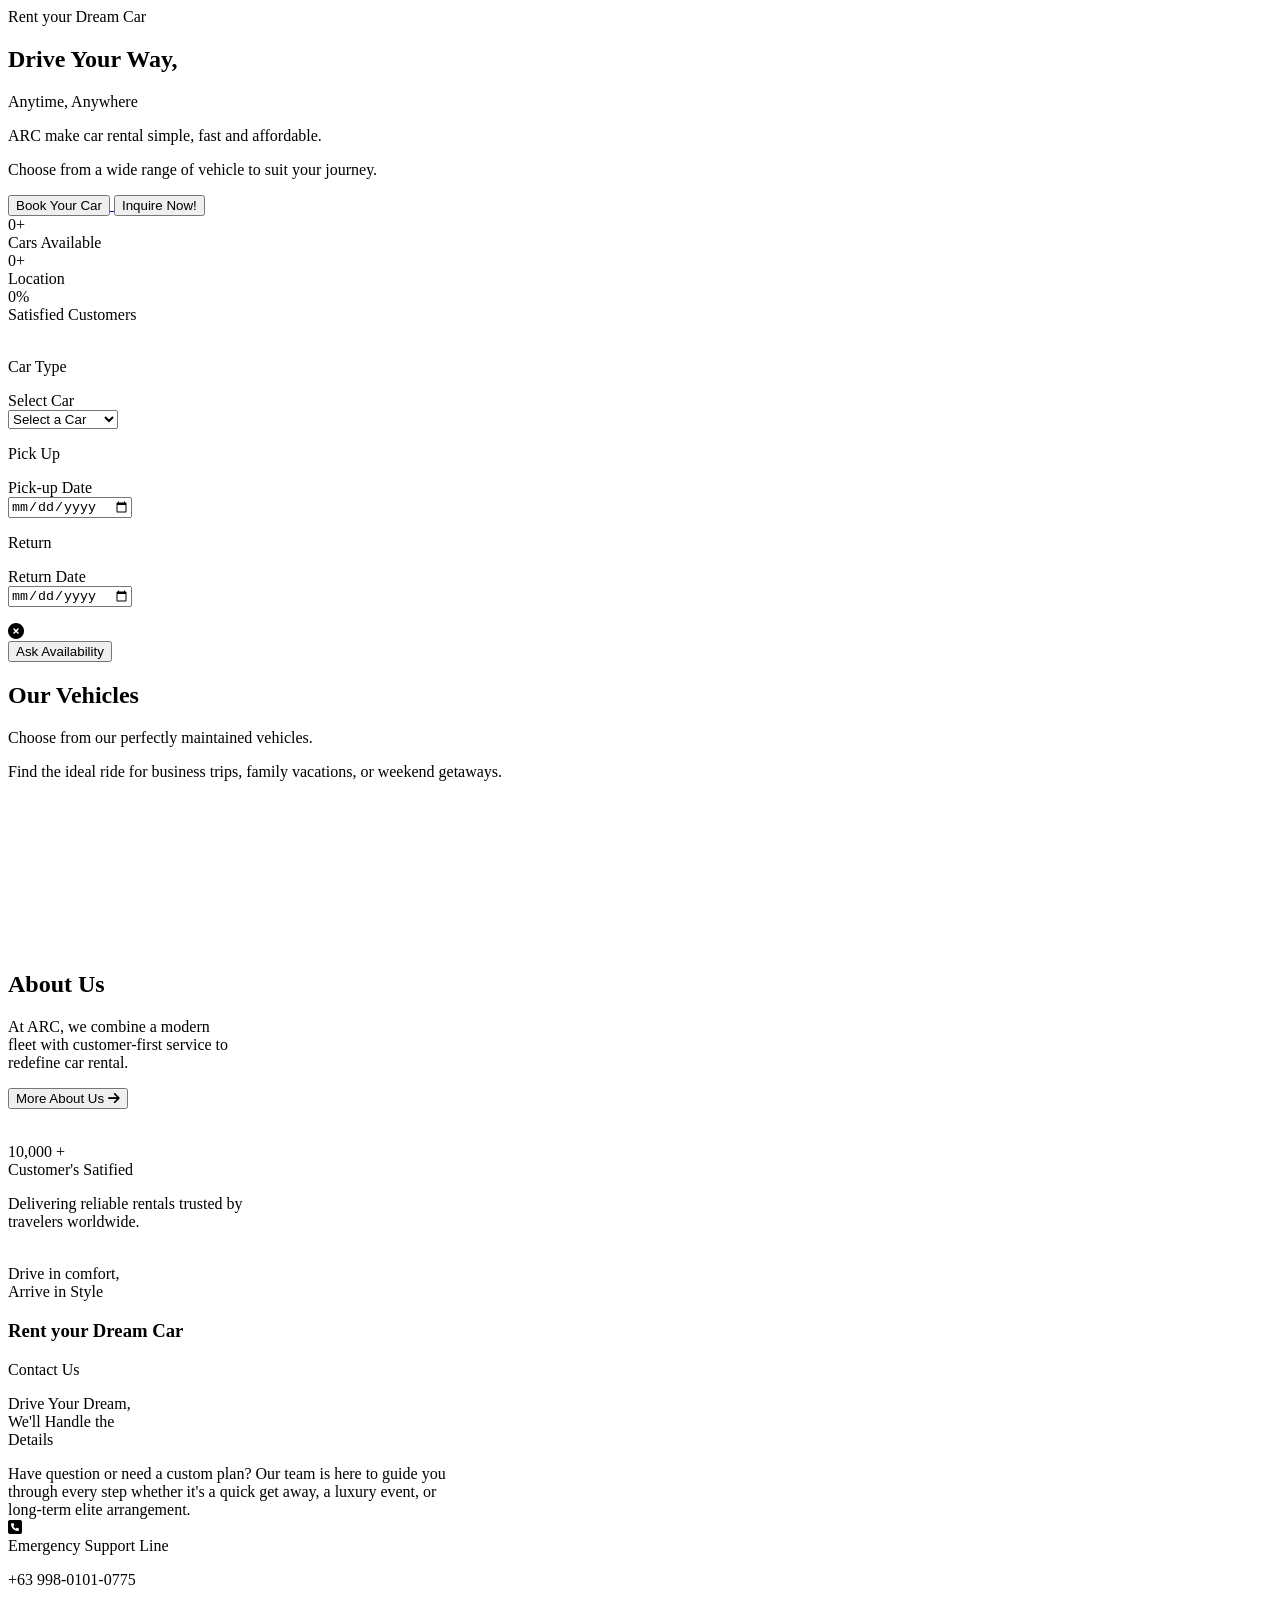
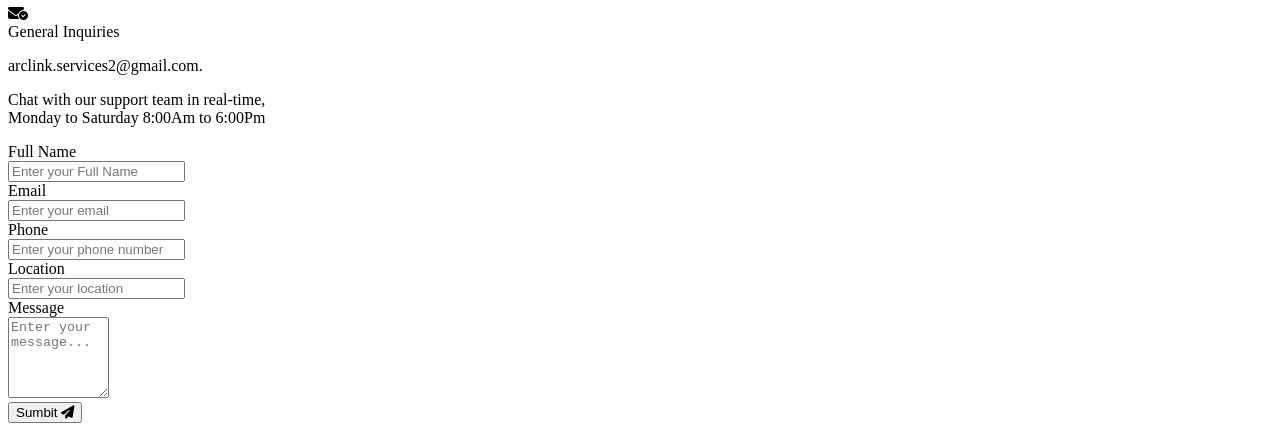
==== index.html @ da22dfcc "Add files via upload" ====
<!DOCTYPE html>
<html lang="en">
<head>
    <meta charset="UTF-8">
    <meta name="viewport" content="width=device-width, initial-scale=1.0">
    <title>Rent A Car</title>
    <link rel="stylesheet" href="css/style.css">
    <link rel="stylesheet" href="css/availablecar.css">
    <link rel="stylesheet" href="css/media.css">
    
    
    <link rel="stylesheet" href="https://cdnjs.cloudflare.com/ajax/libs/font-awesome/6.4.2/css/all.min.css">
    <link href="https://fonts.googleapis.com/css2?family=Montserrat:ital,wght@0,100..900;1,100..900&family=Roboto:ital,wght@0,100..900;1,100..900&display=swap" rel="stylesheet">
</head>
    <!-- Navbar Section -->
    <div class="navbar"></div>

    <!-- Hero Section -->
    <section>
            <div class="hero-container">
                <div class="content">
                    <div class="title">
                        <span class="rent-dreamcar">Rent your Dream Car</span>
                        <h1>Drive Your Way,</h1>
                        <p>Anytime, Anywhere</p>
                        <p class="page-content">ARC make car rental simple, fast and affordable.</p>
                        <p class="page-content">Choose from a wide range of vehicle to suit your journey.</p>

                        <div class="btn-container">
                            <a href="carlist.html">
                                <button class="bookbtn">Book Your Car</button>
                            </a>
                            <a href="#contact">
                                <button class="carlistbtn">Inquire Now!</button>
                            </a>
                        </div>

                        <div class="cars-availability-container">
                            <div class="cars">
                                <span class="cars-number" data-target="400">0</span>+<br>
                                <span>Cars Available</span>
                            </div>
                            <div class="cars">
                                <span class="cars-number" data-target="50">0</span>+<br>
                                <span>Location</span>
                            </div>
                            <div class="cars">
                                <span class="cars-number" data-target="98">0</span>%<br>
                                <span>Satisfied Customers</span>
                            </div>
                        </div>

                    </div>
                    <img src="image/hero-background.png" alt="" class="hero-image">
                    
                </div>
                
            </div>
    </section>

<!-- Rent Information Details  -->
    <section>
        <div class="clientrent-details">
            
                <div class="rent-content">
                
                        <div class="rent-info">
                            <p class="rent-title">Car Type</p>
                            <span>Select Car</span><br>
                            <select name="" id="select" class="select">
                                <option value="">Select a Car</option>
                                <option value="Luxury">Luxury Cars</option>
                                <option value="SUV">SUVs</option>
                                <option value="Economy">Economy Cars</option>
                                <option value="Electric">Electric Cars</option>
                                <option value="Van">Vans & MPVs</option>
                            </select>
                        </div>

                        <div class="rent-info">
                            <P class="rent-title">Pick Up</P>
                            <label>Pick-up Date</label><br>
                            <input type="date" name="pickup-date">
                        </div>

                        <div class="rent-info">
                            <p class="rent-title">Return</p>
                            <label>Return Date</label><br>
                            <input type="date" name="return-date">
                        </div>


                        <div class="popup-message-container">
                            <p class="popup-headtitle"></p>

                            <div>
                                <div class="popup-message">
                                    <!-- Load Image Here -->
                                </div>
                                <i class="fa-solid fa-circle-xmark xmark-icon"></i>
                            </div>
                            
                        </div>

                            
                        
                        <div class="askBtn">
                            <button class="btn availabilityBtn">Ask Availability</button>
                        </div>
                </div>
            
        </div>

    </section>

    <!-- Car Categories Section -->
    <section id="car">
        <div class="cartegory-container">
            <div class="category-title">
                <h2>Our Vehicles</h2>
                <p class="right-car">Choose from our perfectly maintained vehicles.  </p>
                <p>Find the ideal ride for business trips, family vacations, or weekend getaways.</p>
            </div>

            <div class="car-category">
                    <!-- Load Image Here  -->
            </div>
        </div>
    </section>

<!-- About Section -->
    <section id="about">
        <div class="about-container">
            <div class="about-content">
                <video class="about-video" autoplay muted loop playsinline>
                    <source src="image/car/car.mp4" type="video/mp4" class="video-play">
                </video>

                <div class="aboutarc-container">
                    <h2 class="aboutarc">About Us</h2>
                    <p>
                        At ARC, we combine a modern<br> 
                        fleet with customer-first service to<br>
                        redefine car rental.
                    </p>
                    <button class="aboutBtn" onclick="aboutUs()">More About Us
                        <i class="fa-solid fa-arrow-right"></i>
                    </button>

                    <div class="profile-container">

                        <div class="profile-grid">
                            <div class="profile-content">
                                <div class="profile-img">
                                    <div class="flex-image">
                                        <img src="image/profile1.jpg" alt="" class="profile">
                                        <img src="image/profile2.jpg" alt="" class="profile">
                                        <img src="image/profile3.jpg" alt="" class="profile">
                                        <img src="image/profile4.jpg" alt="" class="profile">
                                    </div>
                                    
                                    <p>
                                        <span class="rated">10,000 +</span><br>
                                            Customer's Satified
                                    </p>
                                </div>

                                <div>
                                    <div class="hline"></div>
                                    <span>
                                        Delivering reliable rentals trusted by<br>
                                        travelers worldwide.
                                    </span>
                                </div>
                            </div>
                                
                            
                            <div class="drive-img">
                                <img src="image/car/luxurycar.png" alt="">
                                <p>
                                    Drive in comfort,<br>
                                    Arrive in Style
                                </p>
                            </div>
                        </div>

                        

                    </div>

                </div>
            </div>
        </div>
    </section>


    <!-- Contact Us Section -->
    <section id="contact">
        <div class="contact-container">
            <h3>Rent your Dream Car</h3>
            <p>Contact Us</p>
        </div>

        <!-- Grid portion -->
        <div class="contact-content">
                <div class="contact-title">
                    <p>
                        <span>Drive Your Dream,</span><br>
                        We'll Handle the<br>
                        Details
                    </p>

                    <div class="contact-text">
                        Have question or need a custom plan? Our team is here to guide you<br>
                        through every step whether it's a quick get away, a luxury event, or<br> 
                        long-term elite arrangement.
                    </div>

                    <div class="sub-text">
                        <i class="fa-solid fa-square-phone icon"></i>

                        <div class="text-content">
                            <span class="emergency">Emergency Support Line</span>
                            <p>+63 998-0101-0775</p>
                        </div>
                    </div>

                    <div class="sub-text">
                        <i class="fa-solid fa-envelope-circle-check icon"></i>

                        <div class="text-content">
                            <span class="emergency">General Inquiries</span>
                            <p>arclink.services2@gmail.com.</p>
                        </div>
                    </div>

                        <p class="chat-support">Chat with our support team in real-time,<br> Monday to Saturday 8:00Am to 6:00Pm</p>
                    
                </div>

             <!-- Form Input Section -->
                <div class="form-container">                
                        <form action="">
                            <div class="field-input">
                                <label for="">Full Name</label><br>
                                <input type="text" name="name" class="name" placeholder="Enter your Full Name">
                            </div>

                            <div class="field-cont">
                                <div class="field-input">
                                    <label for="">Email</label><br>
                                    <input type="text" name="email" class="email" placeholder="Enter your email">
                                </div>

                                <div class="field-input">
                                    <label for="">Phone</label><br>
                                    <input type="text" name="phone" placeholder="Enter your phone number">
                                </div>
                            </div>

                            <div class="field-input">
                                <label for="">Location</label><br>
                                <input type="text" name="location" placeholder="Enter your location">
                            </div>

                            <div class="field-input">
                                <label for="">Message</label><br>
                                <textarea type="text" name="message" rows="5" cols="10" placeholder="Enter your message..."></textarea>
                            </div>

                            <button type="submit" class="formBtn">
                                Sumbit <i class="fa-solid fa-paper-plane paper-plane"></i>
                            </button>
                        </form>
                </div>

            
        </div>

    </section>

<!-- Footer Section -->
    <div class="footer"></div>

    <script src="js/navbar.js"></script>
    <script src="js/script.js"></script>
    <script src="js/like.js"></script>
    
    

    
</body>
</html>
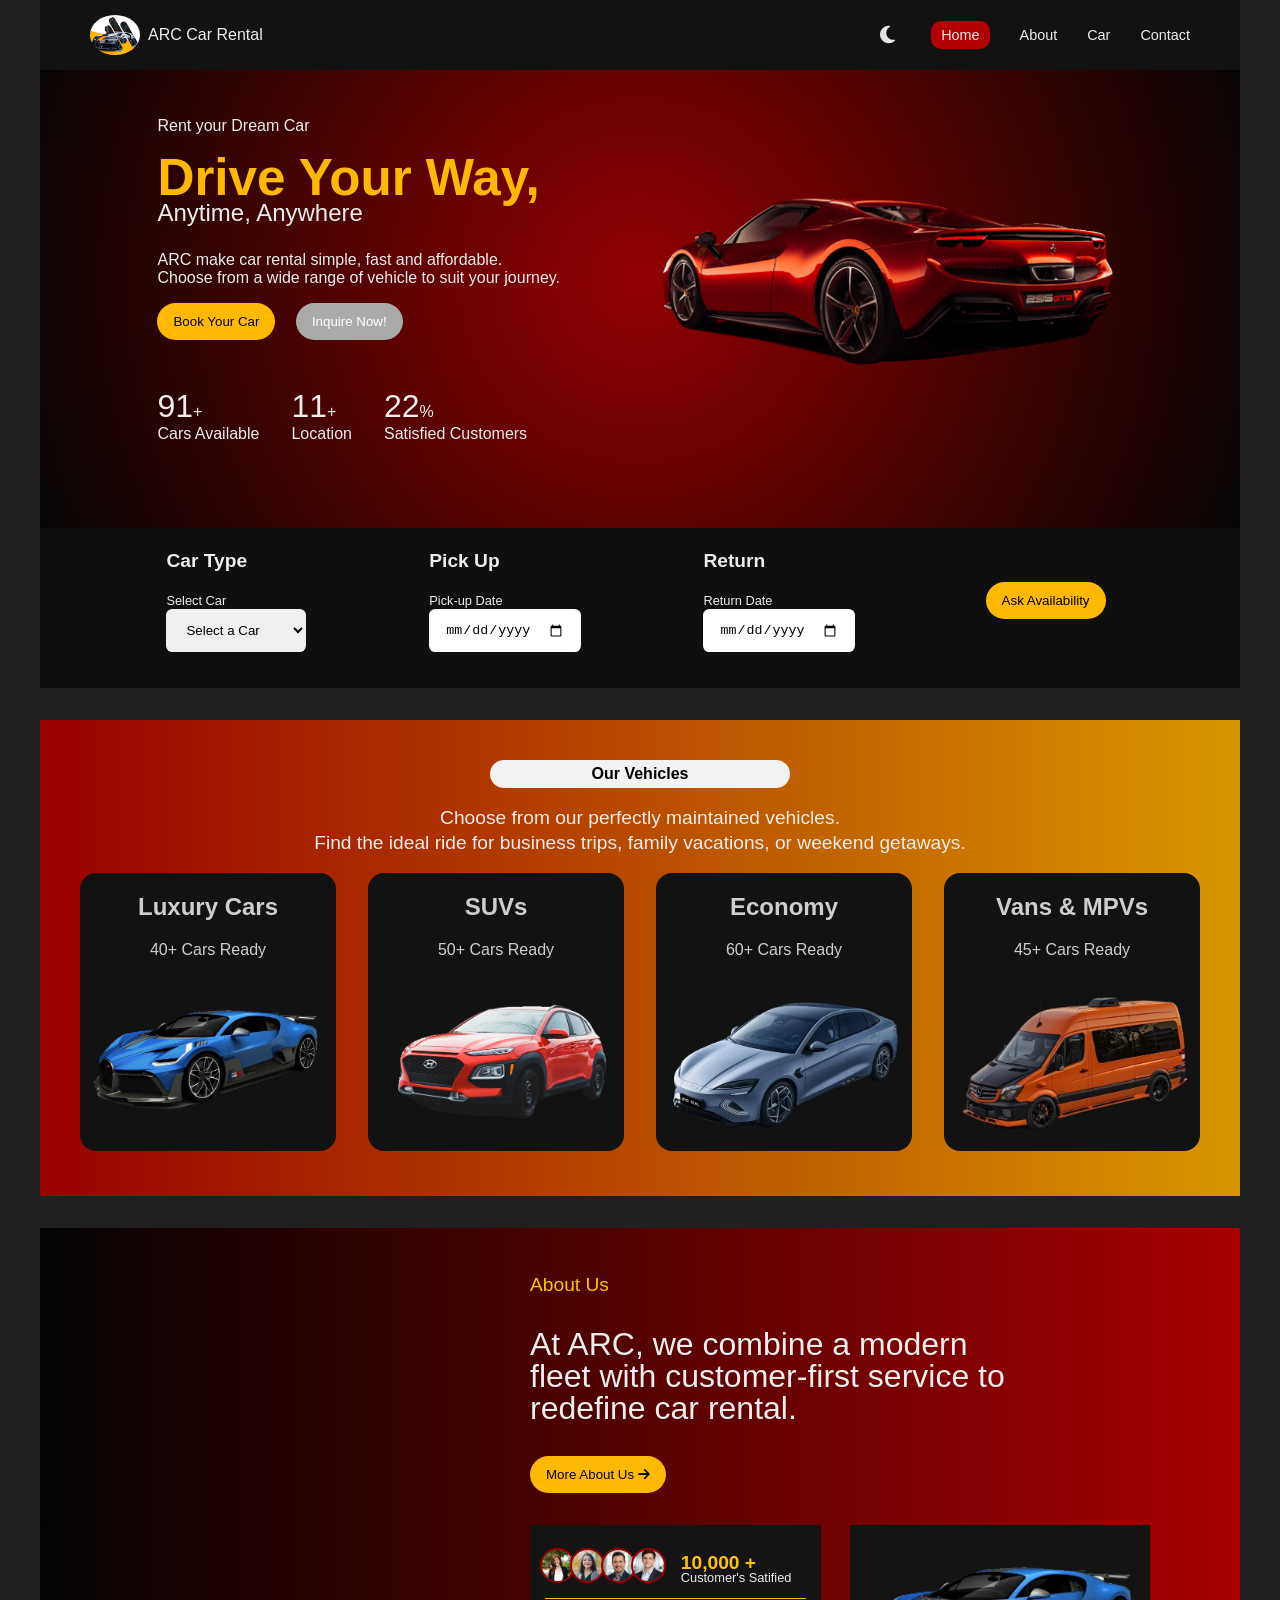
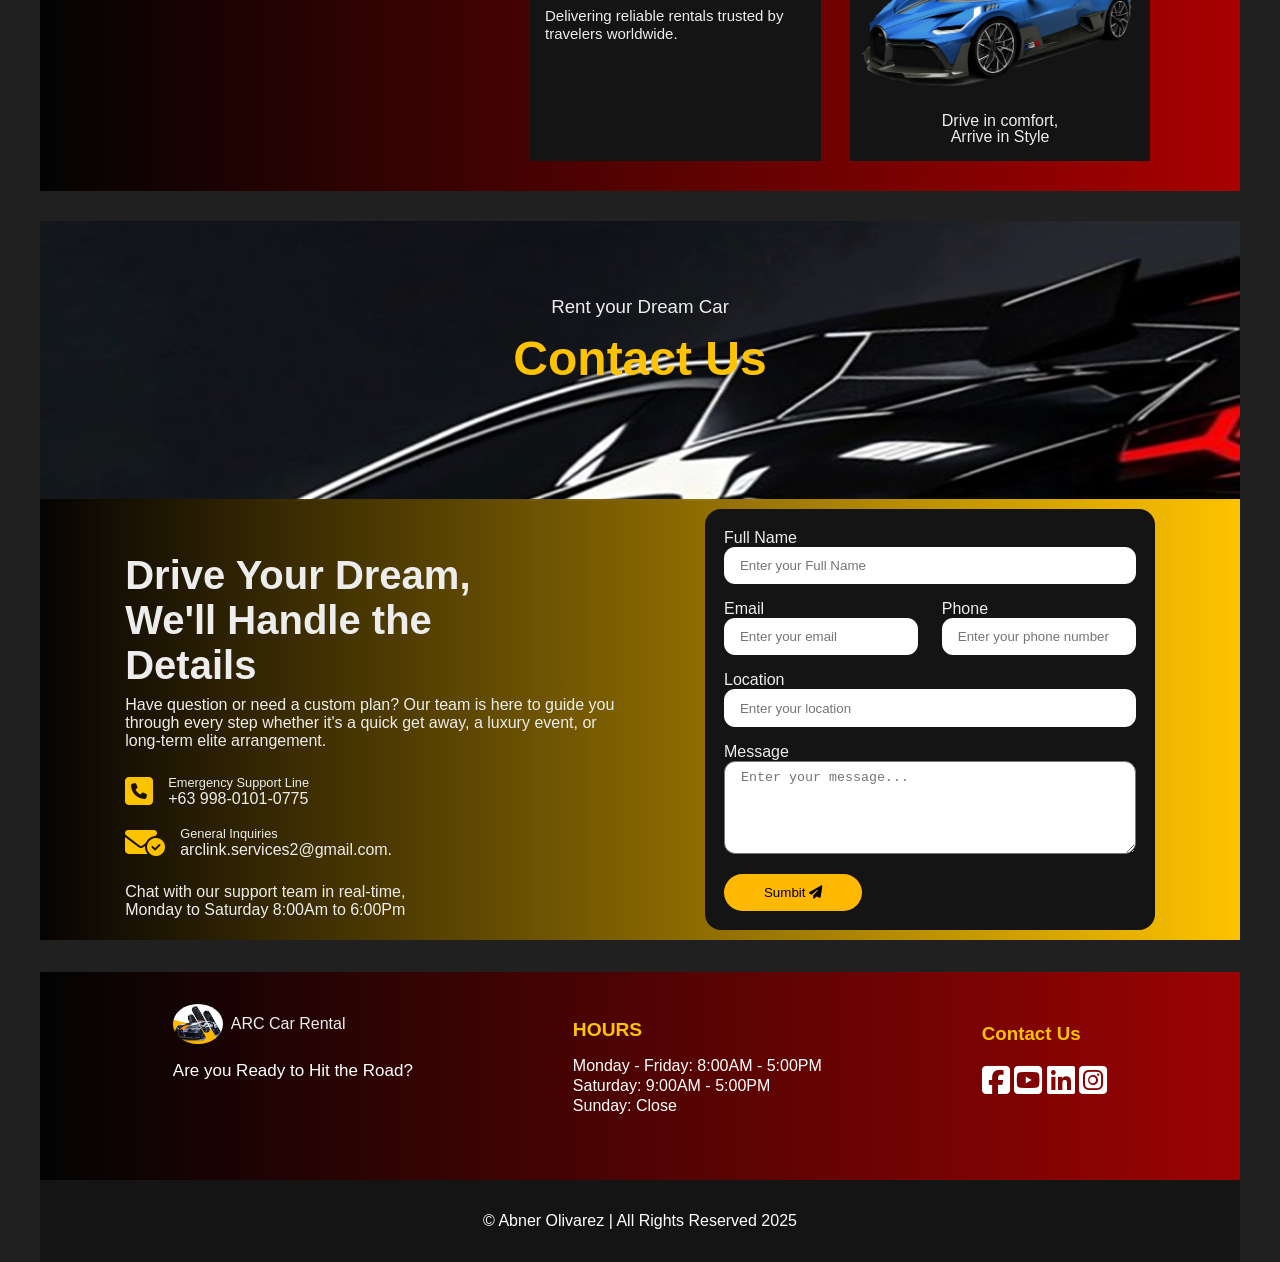
==== commit 23ff8452: "Update index.html" ====
--- a/index.html
+++ b/index.html
@@ -7,7 +7,8 @@
     <link rel="stylesheet" href="css/style.css">
     <link rel="stylesheet" href="css/availablecar.css">
     <link rel="stylesheet" href="css/media.css">
-    
+    <!-- Your Website Favicon Icon -->
+    <link rel="icon" type="image/png" href="images/favcon.png">
     
     <link rel="stylesheet" href="https://cdnjs.cloudflare.com/ajax/libs/font-awesome/6.4.2/css/all.min.css">
     <link href="https://fonts.googleapis.com/css2?family=Montserrat:ital,wght@0,100..900;1,100..900&family=Roboto:ital,wght@0,100..900;1,100..900&display=swap" rel="stylesheet">
@@ -290,4 +291,4 @@
 
     
 </body>
-</html>+</html>
--- a/css/style.css
+++ b/css/style.css
@@ -0,0 +1,830 @@
+*{
+  box-sizing: border-box;
+}
+html {
+  scroll-behavior: smooth;
+}
+img{
+    max-width: 100%;
+    height: auto;
+}
+
+/* =======Dark Mode Default Setting====== */
+body {
+  margin: 0;
+  font-family: Roboto, sans-serif;
+  background-color: #000000df;
+  font-optical-sizing: auto;
+}
+
+
+/* ====Light Mode Section==== */
+body.light-mode{
+    background: #fff;
+    color: #222;
+
+    .car-card{
+        background: #fff;
+        color: #222;
+    }
+
+    .navbar-container{
+        background: #e7e7e7;
+
+        .navbar-links li a{
+            color: #000;
+        }
+        .company-name{
+            color: #000;
+        }
+    }
+
+    .dark-mode{
+        color: #000;
+    }
+
+    .footer_copy{
+        background-color: #e7e7e7;
+        color: #000;
+    }
+    .burger-Menubtn{
+        background-color: #000;
+    }
+
+    .clientrent-details{
+        background-color: #e7e7e7;
+    }
+    .rent-info{color:#000000;}
+
+    .carImage-container{
+        background-color: #e2e2e2;
+
+        h1,p{color:#000}
+    }
+
+    /* have an issue in this part can't change the background in light mode  */
+    .profile-grid{
+        .profile-content, .drive-img{
+            background-color: #e2e2e2;
+            
+        }
+    }
+
+    .form-container{
+        background-color: #cccccc;
+        label{
+            color: #000;
+        }
+        
+    }
+    
+    
+
+}
+/* ============================================== */
+
+
+/* =======Navbar Section========= */
+.navbar-container{
+    width: min(1200px, 100%);
+    height: 70px;
+    margin: 0 auto;
+    background-color: #121212;
+
+    position: fixed;
+    top:0;
+    left: 50%;
+    transform: translateX(-50%);
+
+    display: flex;
+    justify-content: space-between;
+    align-items: center;
+    padding: 0 50px;
+    z-index: 100;
+}
+
+.navcarlogo-container{
+    display: flex;
+    align-items: center;
+    color: #cecece;
+    gap: 10px;
+
+    .company-name{
+        font-weight: 500;  
+    }
+
+    .arc{
+        display: flex;
+        align-items: center;
+        text-decoration: none;
+        color: #ededed;
+        gap: .5rem;
+    }
+}
+.navbar-logo{
+    width: 50px;
+    border-radius: 50%;
+    cursor: pointer;
+}
+
+/* Burger Menu Button for Small Device */
+.burgerBtn-container{
+    display: none;
+}
+
+.burger-Menubtn{
+    background-color: #e0e0e0;
+    width: 25px;
+    height: 4px;
+
+    border-radius: 5px;
+    margin-bottom: 5px;
+    z-index: 2;
+    cursor: pointer;
+    transition: all .3s ease-in-out;
+}
+.darkmode-container{
+    display: flex;
+    justify-content: flex-end;
+    
+    .dark-mode{
+        color: #e5e5e5;
+        font-size: 20px;
+        cursor: pointer;
+    }
+}
+
+.navbar-links{
+    display: flex;
+    list-style: none;
+    gap: 30px;
+    align-items: center;
+
+    .theme-btn{
+        background-color: transparent;
+        border: none;
+    }
+}
+
+
+.navbar-links li a{
+    text-decoration: none;
+    color: #ececec;
+    font-size: .9rem;
+    align-items: center;
+    transition: all .3s ease-in-out;
+    &:hover{
+        color: #e1e0e0;
+    }
+}
+
+.nav-menu.active{
+    background-color: #b30000;
+    padding: 5px 10px;
+    border-radius: 10px;
+    
+    &:hover{
+        background-color: #cb0000;
+        /* box-shadow: 0 4px 12px rgba(252, 128, 50, 0.5);
+        transform: translateY(-2px); */
+    }
+}
+/* ================================================================ */
+
+/* Hero Section */
+.hero-container{
+    width: min(1200px, 100%);
+    margin: 30px auto;
+
+    height: 500px;
+    /* background: linear-gradient(
+        90deg,
+        #040404 0%,
+        #750000 50%,
+        #141414 100%
+        ); */
+
+        background: radial-gradient(circle,#930000, #000000db);
+
+    display: flex;
+    align-items: center;
+    padding: 40px;
+   
+
+    .content{
+        display: flex;
+        justify-content: space-evenly;
+        width: 100%;
+        color: #ededed;
+        align-items: center;
+    }
+
+    .title{
+        padding: 10px 15px;
+    }
+
+    h1{
+        color: #ffb903;
+        font-size: 3.2rem;
+        margin-top: .8rem;
+        margin-bottom: -2rem;
+    }
+
+    p{
+        font-size: 1.5rem;
+    }
+
+    .page-content{
+        font-size: 1rem;
+        margin-bottom: -1rem;
+        
+    }
+    .btn-container{
+        margin-top: 2rem;
+        margin-bottom: 3rem;
+       
+    }
+
+    .btn-container a{
+         text-decoration: none;
+    }
+
+    .bookbtn{
+        padding:.7rem 1rem;
+        border-radius: 1.5rem;
+        
+        background-color:#ffb903;
+        border: none;
+        cursor: pointer;
+        &:hover{
+            background-color:#ffc942;
+        }
+    }
+    .carlistbtn{
+        padding:.7rem 1rem;
+        border-radius: 1.5rem;
+         color: #fff;
+        background-color:#aaaaa9;
+        margin: 0 1rem;
+        border: none;
+        cursor: pointer;
+        &:hover{
+            background-color:#dbdbdb;
+            color: #121212;
+        }
+    }
+
+    .hero-image{
+        width:100%;
+        max-width: 500px;
+        height: auto;
+        object-fit: cover;
+        display: block;
+    }
+
+    .cars-availability-container{
+        display: flex;
+        gap: 2rem;
+
+       
+        .cars-number{
+            font-size: 2rem;
+            
+        }
+    }
+    
+
+}
+/* =========================================================== */
+
+/* Client Rent Details Section */
+.clientrent-details{
+    width: min(1200px, 100%);
+    margin: 0 auto;
+
+    background-color: #0f0f0f;
+    padding: 50px;
+    margin-bottom: 2rem;
+    padding: 0 40px;
+    
+
+    .rent-content{
+        display: flex;
+        justify-content: space-around;
+        padding: 25px;
+        margin-top: -2rem;
+    }
+    .rent-info{
+        color: #ececec;
+        margin-top: -1.4rem;
+        
+    }
+    .rent-info input, .select{
+        padding: .8rem 1rem;
+        border-radius: .4rem;
+        margin-bottom: .7rem;
+        border: none;
+        
+    }
+    
+    .rent-info span, .rent-info label{
+        font-size: .8rem;
+        padding: .5rem 0;
+    }
+    .rent-title{
+        font-size: 1.2rem;
+        font-weight: 600;
+    }
+    
+    .askBtn{
+        padding: 1.8rem  .5rem;
+    }
+
+    
+
+    .askBtn button{
+        padding:.7rem 1rem;
+        border-radius: 1.5rem;
+        background-color:#ffb903;
+        border: none;
+        cursor: pointer;
+        &:hover{
+            background-color:#ffc942;
+        }
+    }
+
+  
+}
+
+/* Car Category Section */
+
+.cartegory-container{
+    width: min(1200px, 100%);
+    margin: 0 auto;
+    
+    background:linear-gradient(
+        90deg,
+        #990000 0%,
+        #d89700 100%,
+        #940000 100%
+     );
+
+    text-align: center;
+    padding: 40px;
+    margin-bottom: 2rem;
+
+     
+
+     .category-title{
+        color: #ececec;
+        align-items: center;
+     }
+
+    h2{
+        color: #000;
+        background-color: #f2f2f2;
+        width: min(300px, 100%);
+        font-size: 1rem;
+        padding: .3rem;
+        border-radius: 1rem;
+        margin: auto;
+    }
+    .right-car{
+        margin-bottom: -1rem;
+        
+    }
+    p{
+        font-size: 1.2rem;
+        font-weight: 400;
+    }
+
+    .car-category{
+        display: grid;
+        grid-template-columns: repeat(auto-fit, minmax(220px, 1fr));
+        gap: 2rem;
+       
+        
+    }
+
+    .carImage-container{
+        background-color: #121212;
+        border-radius: 1rem;
+        color: #cecece;
+        cursor: pointer;
+        transition: all .3s ease-in-out;
+
+        &:hover{
+            transform: scale(1.1);
+            box-shadow: 0 8px 25px rgba(255, 255, 255, 0.951); 
+               
+        }
+
+        a{
+            text-decoration: none;
+            color: #cecece;
+        }
+        
+
+        h1{
+            font-size: 1.5rem;
+        }       
+        p{
+            font-size: 1rem;
+            font-weight: 300;
+        }
+        img{
+            width: 250px;
+            min-height: auto;
+        }
+    }
+
+}
+
+/* About Section */
+.about-container{
+    width: min(1200px, 100%);
+    margin: 30px  auto;
+    padding: 0 50px;
+    background:linear-gradient(
+        90deg,
+        #030303 0%,
+        #a80000 100%,
+        #fec300 80%
+     );
+     
+
+   .about-video{
+        width: min(350px,100%);
+        min-height: 250px;
+        display: block;
+        overflow: hidden;
+    }
+
+    .about-content{
+        display: flex;
+        justify-content: space-between;
+    }
+
+    .aboutarc-container{
+        width: min(700px, 100%);
+        padding: 30px 40px;
+        
+
+        .aboutarc{
+            color: #fec300;
+            font-weight: 400;
+            font-size: 1.2rem;
+            
+        }
+        p{
+            color: #ededed;
+            font-size: clamp(25px, 8vw, 32px);
+            line-height: 1;
+        }
+
+        .aboutBtn{
+            padding:.7rem 1rem;
+            border-radius: 1.5rem;
+            background-color:#ffb903;
+            border: none;
+            cursor: pointer;
+            margin-bottom: 2rem;
+            &:hover{
+                background-color:#ffc942;
+            }
+        }
+
+        .profile-container{
+
+                .profile-grid{
+                    display: flex;
+                    justify-content: space-between;
+
+                .profile-content{
+                    background-color: #141414;
+                    padding: 15px;
+                        
+                                .profile-img{
+                                    display: flex;
+                                    width: min(700px, 100%);
+                                }
+                                .flex-image{
+                                    display: flex;
+                                    margin: .5rem 0;
+                                    
+                                }
+                            
+                                .profile{
+                                    width: 100%;
+                                    max-width: 35px;
+                                    height: 35px;
+                                    border-radius: 50%;
+                                    margin-left: -.3rem;
+                                    border: 2px solid #9d0000;
+                                }
+                                .rated{
+                                    color: #fec300;
+                                    font-size: 1.2rem;
+                                    font-weight: 600;
+                                    
+                                }
+
+                                p{
+                                    font-size: .8rem;
+                                    padding: 0 15px;
+                                }
+
+
+                                 .hline{
+                                    border-top: 1px solid #fec300;
+                                    margin-bottom: .5rem;
+                                 }
+
+                                 span{
+                                    color: #ededed;
+                                    font-weight: 300;
+                                    font-size: clamp(15px, 8vw, 15px);
+                                    };
+                            }
+
+                 .drive-img{
+                    background-color: #141414;
+                    text-align: center;
+                    gap: 2rem;
+                }
+
+                img{
+                    width: 100%;
+                    max-width: 300px;
+                    margin-bottom: -2.5rem;
+                }
+
+                p{
+                    font-size: 1rem;
+                }
+                
+            }
+
+           
+
+           
+
+        }
+
+        
+        
+    }
+}
+
+
+/* Contact Section */
+.contact-container{
+    position: relative;
+    width: min(1200px, 100%);
+    margin: 0 auto;
+    background-image: url(../image/car/aboutcar.png);
+    min-height: 280px;
+    background-size: cover;
+    margin-bottom: -.1rem;
+    z-index: -1;
+
+            h3{
+                color: #ededed;
+                position: absolute;
+                top: 20%;
+                left: 50%;
+                transform: translate(-50%);
+                font-weight: 400;
+            }
+
+            p{
+                position: absolute;
+                top: 22%;
+                left: 50%;
+                transform: translate(-50%);
+                color: #fec300;
+                font-size: 3rem;
+                font-weight: 600;
+                
+            }
+    
+    }
+
+
+.contact-content{
+        display: flex;
+        justify-content: space-around;
+        align-items: center;
+        
+        width: min(1200px, 100%);
+        margin: 0 auto;
+        background: linear-gradient(
+        90deg,
+        #030000e8 0%,
+        #fec300 100%,
+        #010000e8 100%
+        );
+        padding: 10px 40px;
+        margin-bottom: 2rem;
+
+        p{
+            color: #ededed;
+            font-size: 2.5rem;
+            font-weight: 700;
+            margin-bottom: .5rem;
+        }
+        .contact-text{
+            color: #ededed;
+            font-weight: 200;
+            margin-bottom: 1rem;
+        }
+
+        .sub-text{
+            display: flex;
+            align-items: center;   /* Vertically center the icon */
+            gap: 15px;             /* Space between icon and text */
+        }
+
+        .text-content{
+            display: flex;
+            flex-direction: column; /* Stack the two text lines */
+            color: #ededed;
+            margin-top: .6rem;
+        }
+
+        .icon{
+            color: #fec300;
+            font-size: 2rem;
+        }
+
+        .emergency{
+            font-weight: 300;
+            font-size: .8rem;
+            margin-bottom: -1rem;
+        }
+
+        
+        .sub-text p{
+            font-size: 1rem;
+            font-weight: 300;
+        }
+
+        .chat-support{
+            font-size: 1rem;
+            font-weight: 400;
+        }
+
+        /* Form Container */
+        .form-container{
+            background-color: #141414;
+            padding: 1.2rem;
+            width: min(450px, 100%);
+            border-radius: 1rem;
+        }
+        .field-cont{
+            display: flex;
+            gap: 1.5rem;
+        }
+
+        .field-input{
+             margin-bottom: 1rem;
+             color: #ededed;
+        }
+        .field-input input{
+            padding: .7rem 1rem;
+            border-radius: .7rem;
+            border: none;
+            width: 100%;
+        }
+        .field-input textarea{
+            width: 100%;
+            border-radius: .7rem;
+            padding: .5rem 1rem;
+        }
+
+        .formBtn{
+            padding:.7rem 2.5rem;
+            border-radius: 1.5rem;
+            background-color:#ffb903;
+            border: none;
+            cursor: pointer;
+            transition: all .3s ease-in-out;
+            &:hover{
+                background-color:#ffc942;
+                color: #212121;
+            }
+        }
+        
+    }
+
+
+
+
+
+/* Footer Section */
+.footer-container{
+    width: min(1200px, 100%);
+    margin: 0 auto;
+    background: linear-gradient(
+    90deg,
+        #030303 0%,
+        #a80000e8 100%,
+        #ffc400 100%
+  );
+}
+
+.footer-container .footer-content{
+  display: flex;
+  justify-content: center;
+  gap: 10rem;
+  padding: 2rem;
+  color: #fff;
+  font-size: 1rem;
+}
+
+.footer-logo{
+    width: 50px;
+    border-radius: 50%;
+}
+
+.home .arc{
+    display: flex;
+    align-items: center;
+    text-decoration: none;
+    color: #ededed;
+    gap: .5rem;
+}
+.home p{
+    font-size: clamp(10px, 8vw, 17px);
+}
+
+/* Icon Section FB YT LINKIN Instagram */
+
+.fa-square-facebook {
+ 
+  transition: all .3s ease;
+  cursor: pointer;
+}
+.fa-square-facebook:hover{
+  color: #0059ff;
+  
+}
+.fa-square-youtube{
+  
+  transition: all .3s ease;
+  cursor: pointer;
+}
+.fa-square-youtube:hover{
+  color: #ff1e00;
+  
+}
+.fa-linkedin{
+  
+  transition: all .3s ease;
+  cursor: pointer;
+}
+.fa-linkedin:hover{
+  color: #5c8de9;
+  
+}
+.fa-square-instagram{
+  
+  transition: all .3s ease;
+  cursor: pointer;
+}
+.fa-square-instagram:hover{
+  color: #e60f93;
+ 
+}
+
+.socialmedia-icon h3{
+  color: #fec300;
+}
+
+.socialmedia-icon i{
+  font-size: 2rem;
+  color: #ffff;
+}
+
+footer .home h1, footer .home h3, footer .hours h2{
+  font-size: 1.2rem;
+  color: #fec300;
+}
+footer .home a{
+  cursor: pointer;
+}
+.hours{
+    line-height: 20px;
+    font-weight: 300;
+}
+
+footer .footer_copy{
+  text-align: center;
+  background-color: #141414;
+  color: #fff;
+  padding:2rem;
+  margin-bottom: -1rem;
+}
+
+
+
--- a/css/availablecar.css
+++ b/css/availablecar.css
@@ -0,0 +1,327 @@
+/* Container for available cars */
+
+.popup-message-container{
+        display: none;
+        width: 100%;
+        max-width: 700px;
+        min-height: 400px;
+        
+        background-color: #cecece;
+        overflow-y: scroll;
+        position: absolute;
+        top: 45%;
+        left: 50%;
+        transform: translate(-50%, -50%);
+
+        border-radius: 15px;
+
+        text-align: center;
+        
+    }
+
+    .popup-message-container.show{
+        display: block;
+    }
+    
+    .popup-headtitle{
+        display: flex;
+        justify-content: center;
+       
+        position: absolute;
+        top: 50%;
+        left: 38%;
+    }
+    .popup-headtitle.show{
+        display: none;
+    }
+
+    .popup-message{
+        display: grid;
+        grid-template-columns: 1fr 1fr;
+        
+        
+        padding: 20px;
+        height:60vh;
+        font-size: 20px;
+        gap:15px;
+    }
+    
+    
+
+    .xmark-icon{
+        position: absolute;
+        top: 2%;
+        right: 0;
+        transform: translate(-50%);
+
+        font-size: 20px;
+        color: #000000;
+        cursor: pointer;
+        transition: all .3s ease-in;
+        &:hover{color: #b71500;}
+    }
+
+
+
+/* Car Card */
+.car-card {
+    
+    background: #fff;
+    border-radius: 15px;
+    padding: 1rem;
+    box-shadow: 0 5px 15px rgba(0,0,0,0.12);
+    transition: .3s ease;
+}
+
+.car-card:hover {
+    transform: translateY(-5px);
+}
+
+
+/* Card body */
+.card-body {
+    padding: 15px;
+   
+}
+
+
+/* Header */
+.card-header {
+    display: flex;
+    justify-content: space-between;
+    align-items: flex-start;
+}
+
+
+.car-title {
+    font-size: 18px;
+    margin: 0;
+    font-weight: 700;
+}
+
+.text-muted{color: #999;}
+
+
+
+
+
+.car-category {
+    margin: 5px 0;
+    color: #ff0000;
+    font-size: 14px;
+    font-weight: 500;
+}
+
+
+/* Heart button */
+.heart-btn{
+    border: none;
+    background: transparent;
+    cursor: pointer;
+    font-size: 22px;
+}
+
+.heart-btn i{
+    transition: .3s;
+}
+
+.heart-btn i.fa-solid{
+    color: red;
+}
+
+.favorite-container{
+    position: relative;
+    display: inline-block;
+
+}
+
+/* Pop animation */
+.floating-heart{
+    position: absolute;
+    left: 50%;
+    top: 10px;
+
+    color: #ff3b5c;
+    font-size: 20px;
+
+    pointer-events: none;
+    opacity: 0;
+
+    transform: translateX(-50%) scale(.2);
+}
+
+.floating-heart.animate{
+    animation: floatHeart .9s ease-out forwards;
+}
+
+@keyframes floatHeart{
+
+    0%{
+        opacity: 0;
+        transform: translateX(-50%) translateY(0) scale(.2);
+    }
+
+    20%{
+        opacity: 1;
+        transform: translateX(-50%) translateY(-10px) scale(1.5);
+    }
+
+    50%{
+        transform: translateX(-50%) translateY(-35px) scale(1);
+    }
+
+    100%{
+        opacity: 0;
+        transform: translateX(-50%) translateY(-70px) scale(.5);
+    }
+}
+
+.favorite-badge{
+    position: absolute;
+    top: -8px;
+    left: 25px;
+
+     width: 20px;
+    height: 20px;
+
+    background: rgb(0, 106, 255);
+    color: #fff;
+
+    border-radius: 50%;
+
+    display: flex;
+    justify-content: center;
+    align-items: center;
+
+    font-size: 12px;
+    font-weight: bold;
+
+    display: none; /* Hide when count is 0 */
+}
+
+.favorite-badge.show{
+    display: flex;
+}
+
+
+
+/* Image */
+.image-container {
+    display: flex;
+    justify-content: center;
+    align-items: center;
+    height: 30px;
+    margin: 10px 0;
+}
+
+
+.image-container img {
+    width: 100px;
+    height: 100px;
+    margin-bottom: 15px;
+    object-fit: contain;
+}
+
+
+/* Specs */
+.specs-grid {
+    display: grid;
+    grid-template-columns: repeat(3, 1fr);
+    align-items: center;
+}
+
+
+.spec-item {
+    display: flex;
+    flex-direction: column;
+    align-items: center;
+    gap: 8px;
+    font-size: 13px;
+    color: #555;
+}
+
+
+.spec-item i {
+    width: 18px;
+}
+
+
+/* Card Footer */
+.card-footer {
+    padding: 15px;
+    border-top: 1px solid #eee;
+    display: flex;
+    justify-content: space-between;
+    align-items: center;
+}
+.price-container .currency{
+    color: #ff0000;
+    font-weight: 400;
+}
+
+.price {
+    font-size: 18px;
+    font-weight: bold;
+}
+
+
+.price-unit {
+    font-size: 13px;
+    color: #777;
+}
+
+
+/* Rent button */
+.cta-btn {
+    border: none;
+    background: #fc8032;
+    color: white;
+    padding: 8px 15px;
+    border-radius: 20px;
+    cursor: pointer;
+    transition: .3s;
+}
+
+
+.cta-btn:hover {
+    box-shadow: 0 5px 15px #fc7f32;
+}
+
+
+.rented-btn {
+    background: #999;
+    cursor: not-allowed;
+}
+
+
+
+
+
+@media(max-width: 768px){
+    .popup-message-container{
+      top: 80%;
+      left: 50%;
+      transform: translate(-50%);
+      justify-content: center;
+      margin-top: 2rem;
+      z-index: 999;
+      
+    }
+
+    .popup-message {
+        grid-template-columns: 1fr;
+        z-index: 10;
+    }
+
+    .car-card{
+       
+        width: 100%;
+        margin: auto;
+        margin-top: -3rem;
+        margin-bottom:  3rem;
+    }
+
+}
+
+
+
--- a/css/media.css
+++ b/css/media.css
@@ -0,0 +1,226 @@
+@media(max-width:768px){
+
+    /* Burger Menu Section */
+    .burgerBtn-container{
+        display: block;
+    }
+
+     .burgerBtn-container.active .burger-Menubtn:nth-child(1){
+        transform: translateY(9px) rotate(45deg);
+        background-color: #a80000e8;
+    }
+    .burgerBtn-container.active .burger-Menubtn:nth-child(2){
+        opacity: 0;
+    }
+    .burgerBtn-container.active .burger-Menubtn:nth-child(3){
+        transform: translateY(-9px) rotate(-45deg);
+        background-color: #a80000e8;
+    }
+
+    /* For Dark Mode Setting */
+    body.light-mode{
+        .navbar-links{
+            background-color: #fff;
+        }
+    }
+
+/* Navbar Section */
+    .navbar-links{
+        display: none;
+        flex-direction: column;
+        position: absolute;
+        top: 3.4rem;
+        width: 150px;
+        right: 0;
+        background-color: #181818;
+        gap: 15px;
+        padding: 2rem;
+        text-align: center;
+    }
+
+    .navbar-links.show{
+        display: flex;
+    }
+
+    .navbar-links li a{
+        display: flex;
+    }
+
+
+    /* Hero Section */
+    .hero-container{
+    .content{
+        flex-direction: column;
+        align-items: center;
+        margin-top: 2rem;
+    }
+
+    h1{
+        font-size: clamp(25px, 8vw, 50px);
+        margin-bottom: -1.7rem;
+    }
+
+    p{
+        font-size: clamp(5px, 8vw, 20px);
+    }
+    .btn-container{
+        margin-bottom: 1.5;
+        text-align: center;
+    }
+
+    .bookbtn{
+        margin-bottom: 1rem;
+    }
+
+    .page-content{
+        font-size: .8rem;
+        line-height: 1rem;
+    }
+
+    .hero-image{
+        max-width: 60%;
+    }
+
+      .cars{
+            font-size: .5rem
+           
+        }
+
+        .cars .cars-number{
+            font-size: 1.5rem;
+        }
+    }
+
+
+    /* Client Rent Details Section */
+.clientrent-details{
+
+        .rent-content{
+                flex-direction: column;
+                
+            }
+
+            .rent-info input, .select, .btn{
+                width: min(1000px, 100%);
+            } 
+
+            .rent-info span, .rent-info label .rent-title{
+                align-items: center;
+        }
+        
+    }
+
+/* About Section */
+    .about-container{
+        .about-content{
+            flex-direction: column;
+            align-items: center;
+    }
+
+    .about-content{
+         p{
+            font-size: 1.2rem;
+        }
+
+        .aboutarc-container{
+
+            .aboutarc{
+                text-align: center;
+            }
+
+            p{
+               text-align: center;
+               font-size: clamp(5px, 8vw, 20px);
+            }
+            .aboutBtn{
+                align-items: center;
+                width: 100%;
+            }
+            
+        }
+    }
+    
+    .profile-container{
+
+        .profile-content{
+            flex-direction: column;
+            align-items: center;
+            width: 100%;
+            
+        }
+
+        .profile-grid{
+            flex-direction: column;
+
+             .profile-img{
+                flex-direction: column;
+                width: 100%;
+               
+                .rated{
+                    font-size: clamp(5px ,8vw, 10px);
+                }
+            }
+            
+            .driveimg{
+                margin-top: .5rem;
+            }
+        }
+
+        
+    }
+
+
+
+
+}
+
+ /*Contact section  */
+ .contact-container{
+    p{
+        font-size: clamp(32px, 8vw, 80px);
+    }
+ }
+
+ .contact-content{
+    flex-direction: column;
+    align-items: center;
+        
+        .contact-title{
+            margin-bottom: 1rem;
+        }
+
+        p{
+            font-size: clamp(32px, 8vw, 80px);
+        }
+
+        .contact-text{
+            font-size: clamp(5px, 8vw, 15px);
+        }
+ }
+
+    .form-container{
+         .field-cont{
+            flex-direction: column;
+        }
+
+ }
+
+
+
+ 
+
+
+
+
+.footer-container .footer-content{
+        flex-direction: column;
+        gap: 1.2rem;
+        
+        
+    }
+
+    
+
+    
+}
+
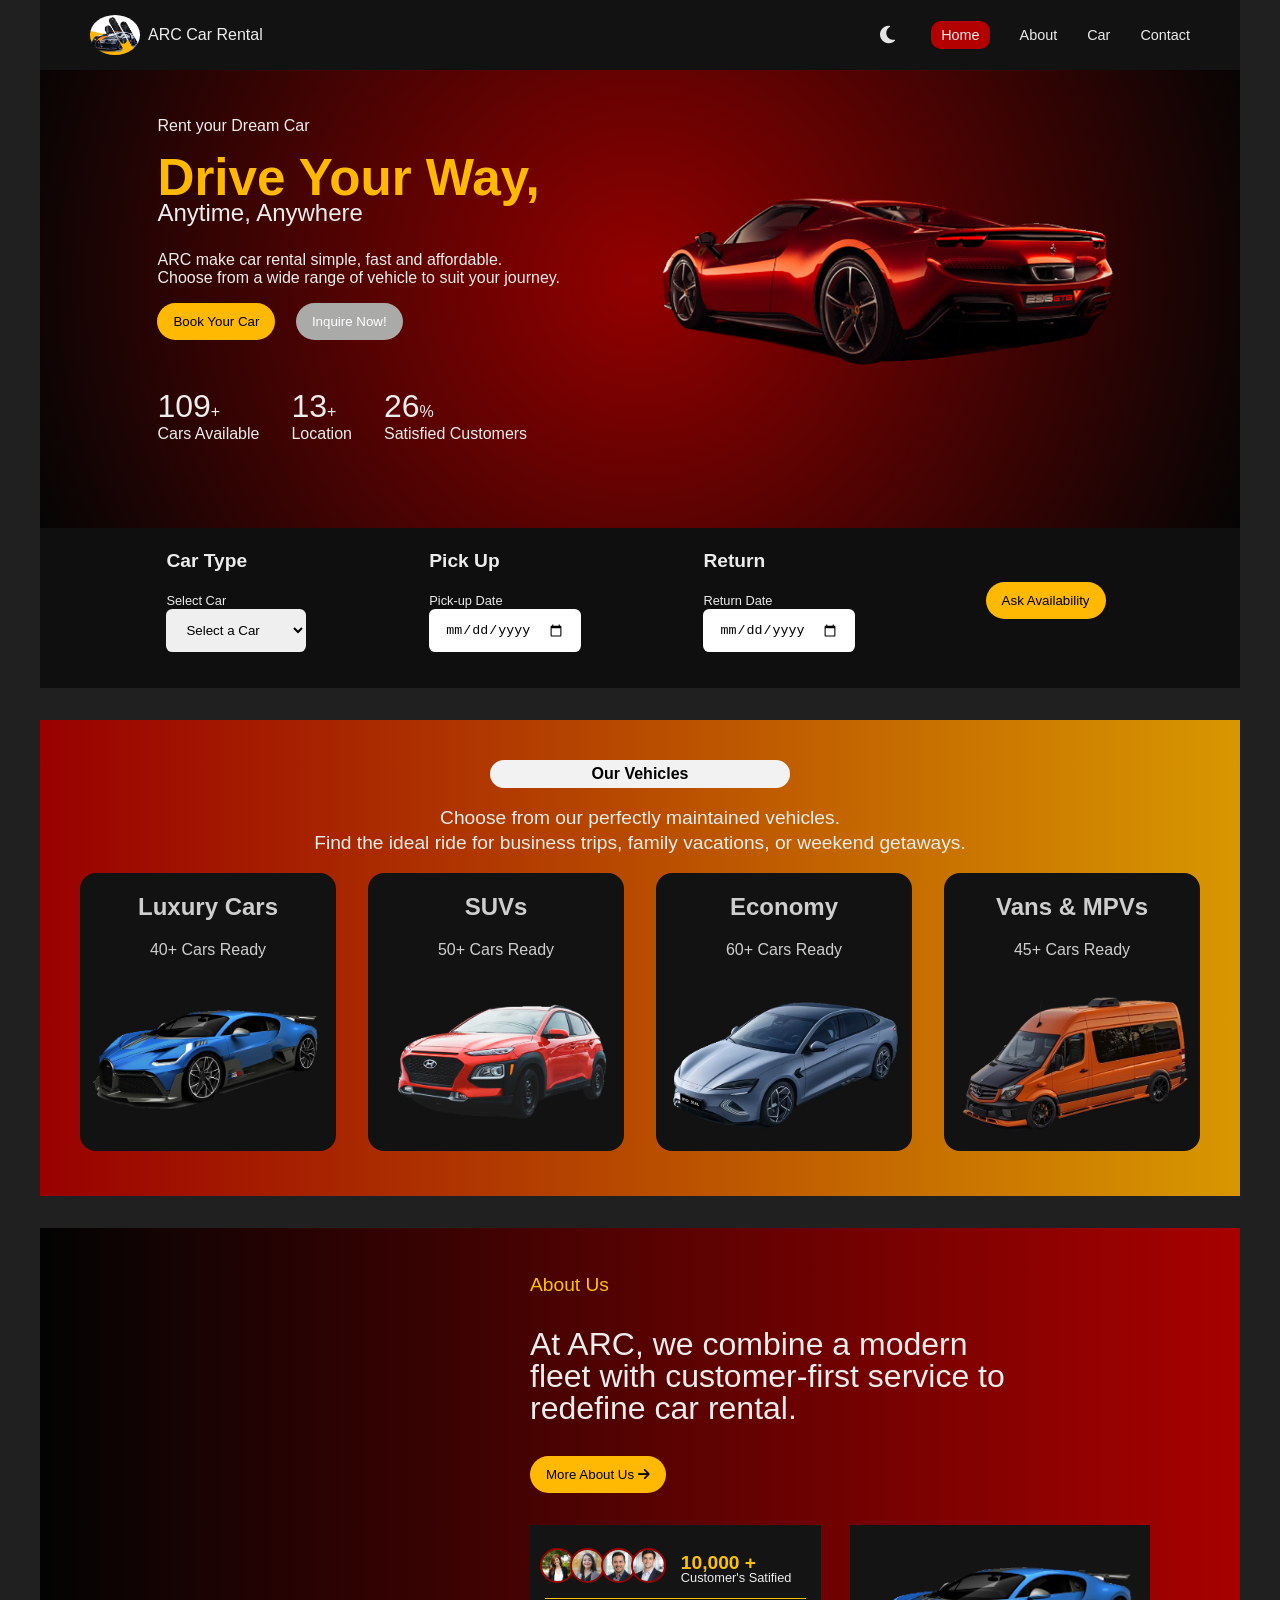
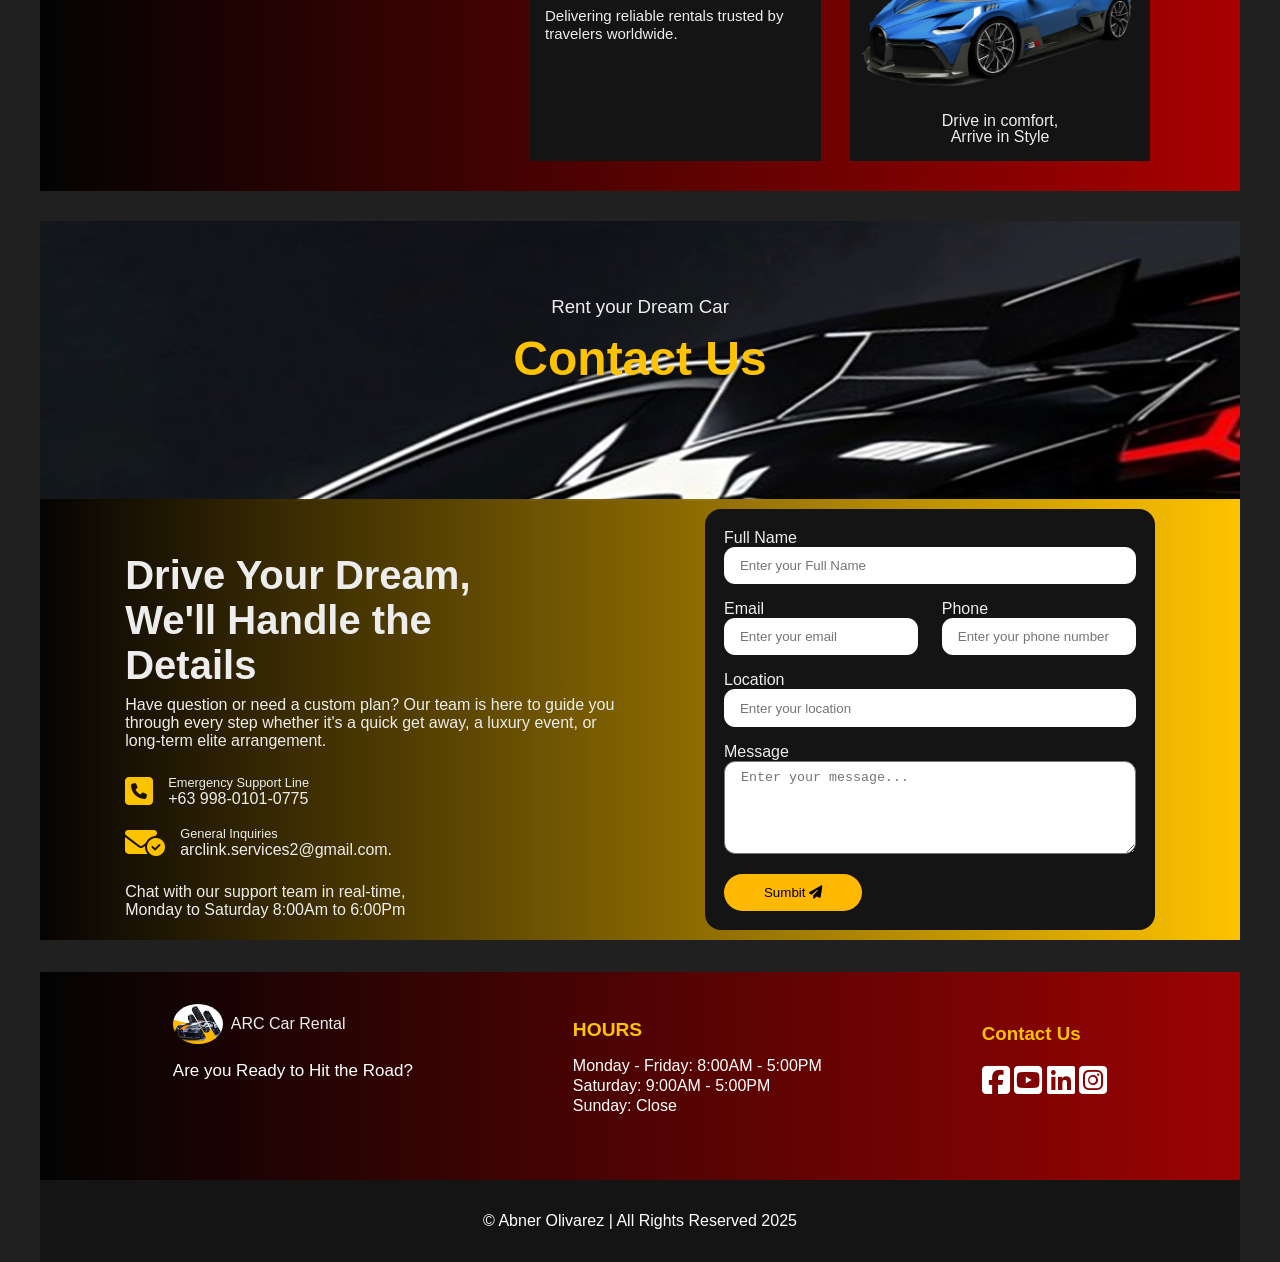
==== commit ca40a8d8: "Fix favicon link and correct HTML entities Updated favicon link and fixed HTML entities." ====
--- a/index.html
+++ b/index.html
@@ -8,7 +8,7 @@
     <link rel="stylesheet" href="css/availablecar.css">
     <link rel="stylesheet" href="css/media.css">
     <!-- Your Website Favicon Icon -->
-    <link rel="icon" type="image/png" href="images/favcon.png">
+    <link rel="icon" type="image/png" href="image/favcon.png">
     
     <link rel="stylesheet" href="https://cdnjs.cloudflare.com/ajax/libs/font-awesome/6.4.2/css/all.min.css">
     <link href="https://fonts.googleapis.com/css2?family=Montserrat:ital,wght@0,100..900;1,100..900&family=Roboto:ital,wght@0,100..900;1,100..900&display=swap" rel="stylesheet">
